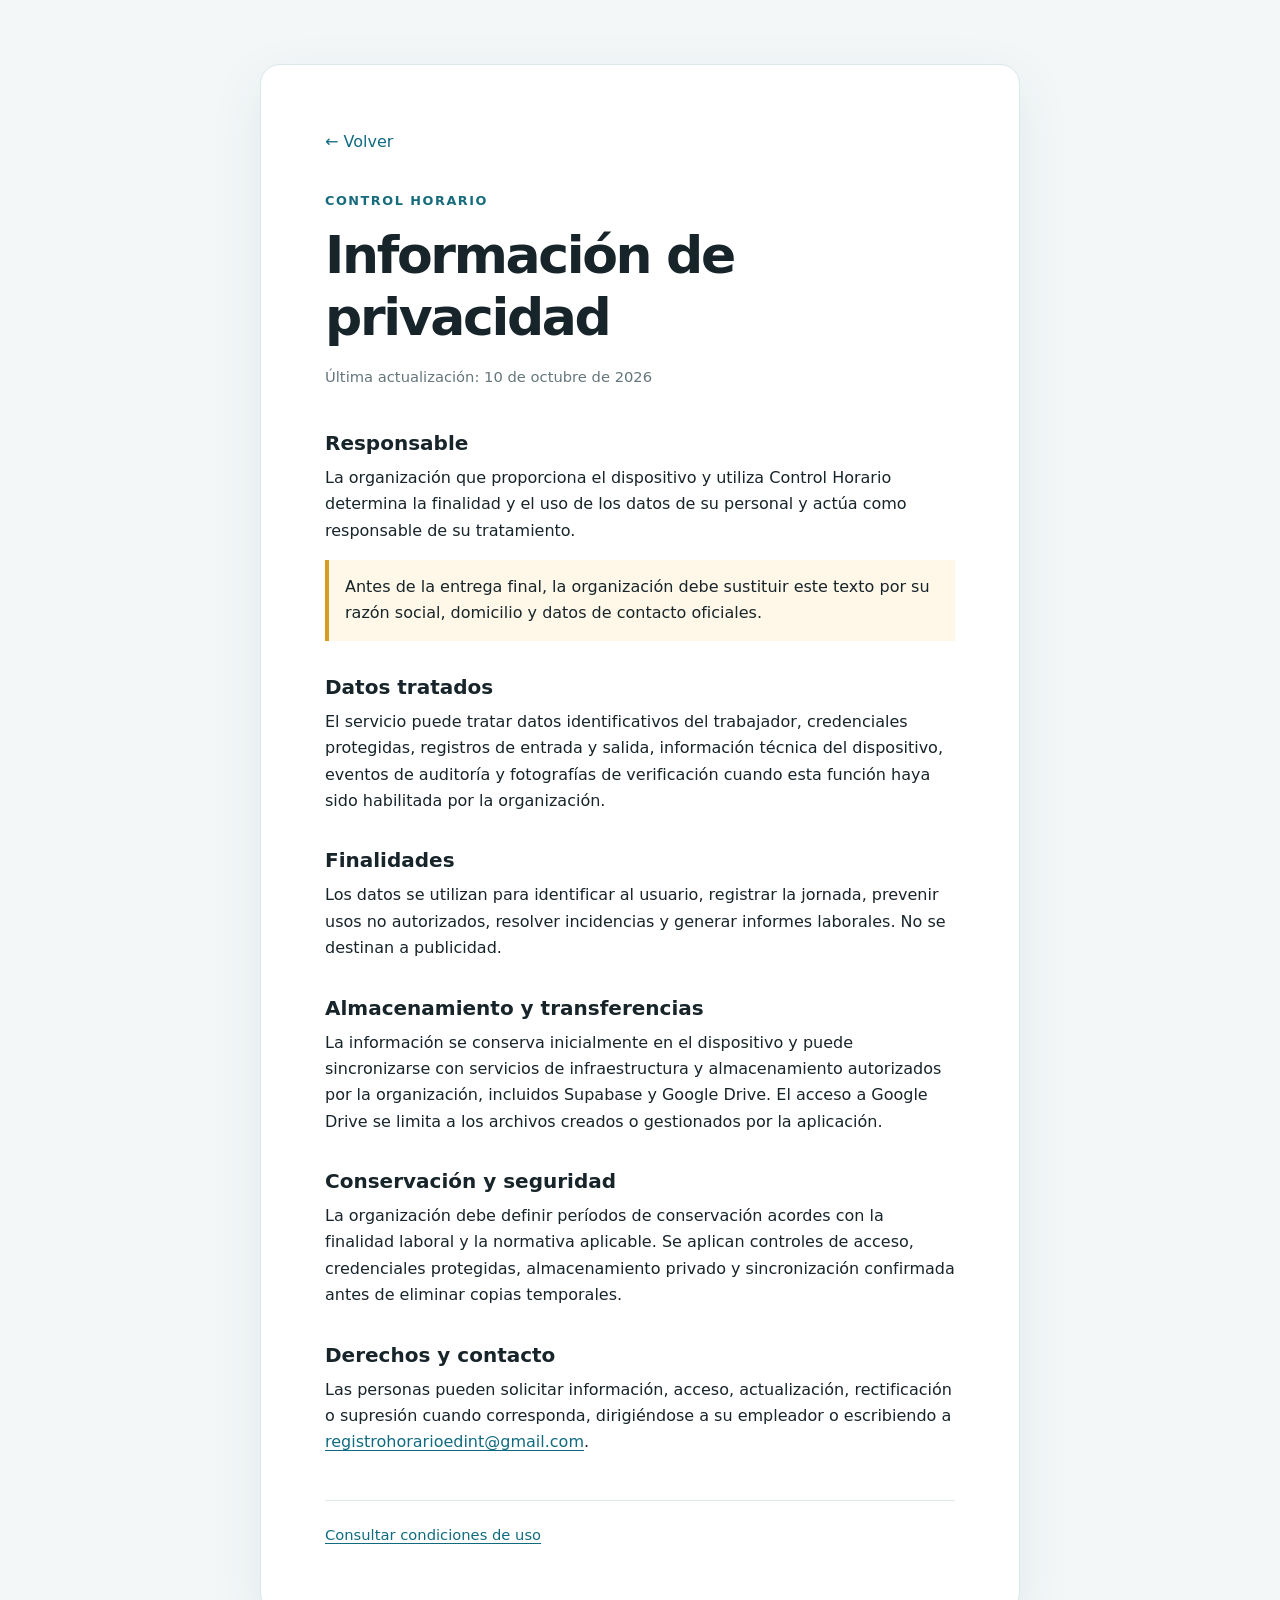
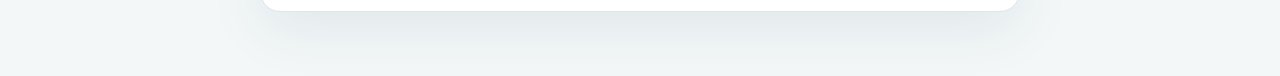
==== privacy.html @ ea2622d4 "docs: publicar informacion legal inicial" ====
<!doctype html>
<html lang="es">
  <head>
    <meta charset="utf-8">
    <meta name="viewport" content="width=device-width, initial-scale=1">
    <meta name="description" content="Información de privacidad de Control Horario.">
    <title>Información de privacidad</title>
    <link rel="stylesheet" href="styles.css">
  </head>
  <body>
    <main class="page legal">
      <a class="back" href="index.html">← Volver</a>
      <header>
        <span class="eyebrow">Control Horario</span>
        <h1>Información de privacidad</h1>
        <p class="updated">Última actualización: 10 de octubre de 2026</p>
      </header>

      <section>
        <h2>Responsable</h2>
        <p>
          La organización que proporciona el dispositivo y utiliza Control
          Horario determina la finalidad y el uso de los datos de su personal
          y actúa como responsable de su tratamiento.
        </p>
        <p class="notice">
          Antes de la entrega final, la organización debe sustituir este texto
          por su razón social, domicilio y datos de contacto oficiales.
        </p>
      </section>

      <section>
        <h2>Datos tratados</h2>
        <p>
          El servicio puede tratar datos identificativos del trabajador,
          credenciales protegidas, registros de entrada y salida, información
          técnica del dispositivo, eventos de auditoría y fotografías de
          verificación cuando esta función haya sido habilitada por la
          organización.
        </p>
      </section>

      <section>
        <h2>Finalidades</h2>
        <p>
          Los datos se utilizan para identificar al usuario, registrar la
          jornada, prevenir usos no autorizados, resolver incidencias y generar
          informes laborales. No se destinan a publicidad.
        </p>
      </section>

      <section>
        <h2>Almacenamiento y transferencias</h2>
        <p>
          La información se conserva inicialmente en el dispositivo y puede
          sincronizarse con servicios de infraestructura y almacenamiento
          autorizados por la organización, incluidos Supabase y Google Drive.
          El acceso a Google Drive se limita a los archivos creados o
          gestionados por la aplicación.
        </p>
      </section>

      <section>
        <h2>Conservación y seguridad</h2>
        <p>
          La organización debe definir períodos de conservación acordes con la
          finalidad laboral y la normativa aplicable. Se aplican controles de
          acceso, credenciales protegidas, almacenamiento privado y
          sincronización confirmada antes de eliminar copias temporales.
        </p>
      </section>

      <section>
        <h2>Derechos y contacto</h2>
        <p>
          Las personas pueden solicitar información, acceso, actualización,
          rectificación o supresión cuando corresponda, dirigiéndose a su
          empleador o escribiendo a
          <a href="mailto:registrohorarioedint@gmail.com">registrohorarioedint@gmail.com</a>.
        </p>
      </section>

      <footer>
        <a href="terms.html">Consultar condiciones de uso</a>
      </footer>
    </main>
  </body>
</html>
---- styles.css ----
:root {
  color-scheme: light;
  font-family: Inter, ui-sans-serif, system-ui, -apple-system, BlinkMacSystemFont,
    "Segoe UI", sans-serif;
  color: #17242a;
  background: #f3f7f8;
  line-height: 1.65;
}

* {
  box-sizing: border-box;
}

body {
  margin: 0;
}

.page {
  width: min(760px, calc(100% - 32px));
  margin: 64px auto;
  padding: clamp(28px, 6vw, 64px);
  background: #ffffff;
  border: 1px solid #dce7e9;
  border-radius: 20px;
  box-shadow: 0 18px 55px rgb(24 69 79 / 8%);
}

header {
  margin-bottom: 42px;
}

.eyebrow {
  color: #166b7d;
  font-size: 0.8rem;
  font-weight: 750;
  letter-spacing: 0.12em;
  text-transform: uppercase;
}

h1,
h2 {
  line-height: 1.2;
}

h1 {
  margin: 10px 0 16px;
  font-size: clamp(2.2rem, 7vw, 4rem);
  letter-spacing: -0.045em;
}

h2 {
  margin: 0 0 10px;
  font-size: 1.25rem;
}

p {
  margin: 0 0 16px;
}

.lead {
  max-width: 620px;
  color: #485a61;
  font-size: 1.15rem;
}

section {
  margin: 34px 0;
}

nav {
  display: grid;
  gap: 12px;
  margin: 40px 0;
}

a {
  color: #116b80;
  text-underline-offset: 3px;
}

nav a {
  padding: 16px 18px;
  border: 1px solid #bdd6dc;
  border-radius: 12px;
  font-weight: 700;
  text-decoration: none;
}

nav a:hover,
nav a:focus-visible {
  background: #eaf4f6;
}

.back {
  display: inline-block;
  margin-bottom: 32px;
  text-decoration: none;
}

.legal h1 {
  font-size: clamp(2rem, 6vw, 3.25rem);
}

.updated,
footer {
  color: #64767c;
  font-size: 0.92rem;
}

.notice {
  padding: 14px 16px;
  border-left: 4px solid #d69c24;
  background: #fff8e8;
}

footer {
  margin-top: 44px;
  padding-top: 22px;
  border-top: 1px solid #dce7e9;
}

@media (max-width: 520px) {
  .page {
    width: 100%;
    min-height: 100vh;
    margin: 0;
    border: 0;
    border-radius: 0;
    box-shadow: none;
  }
}
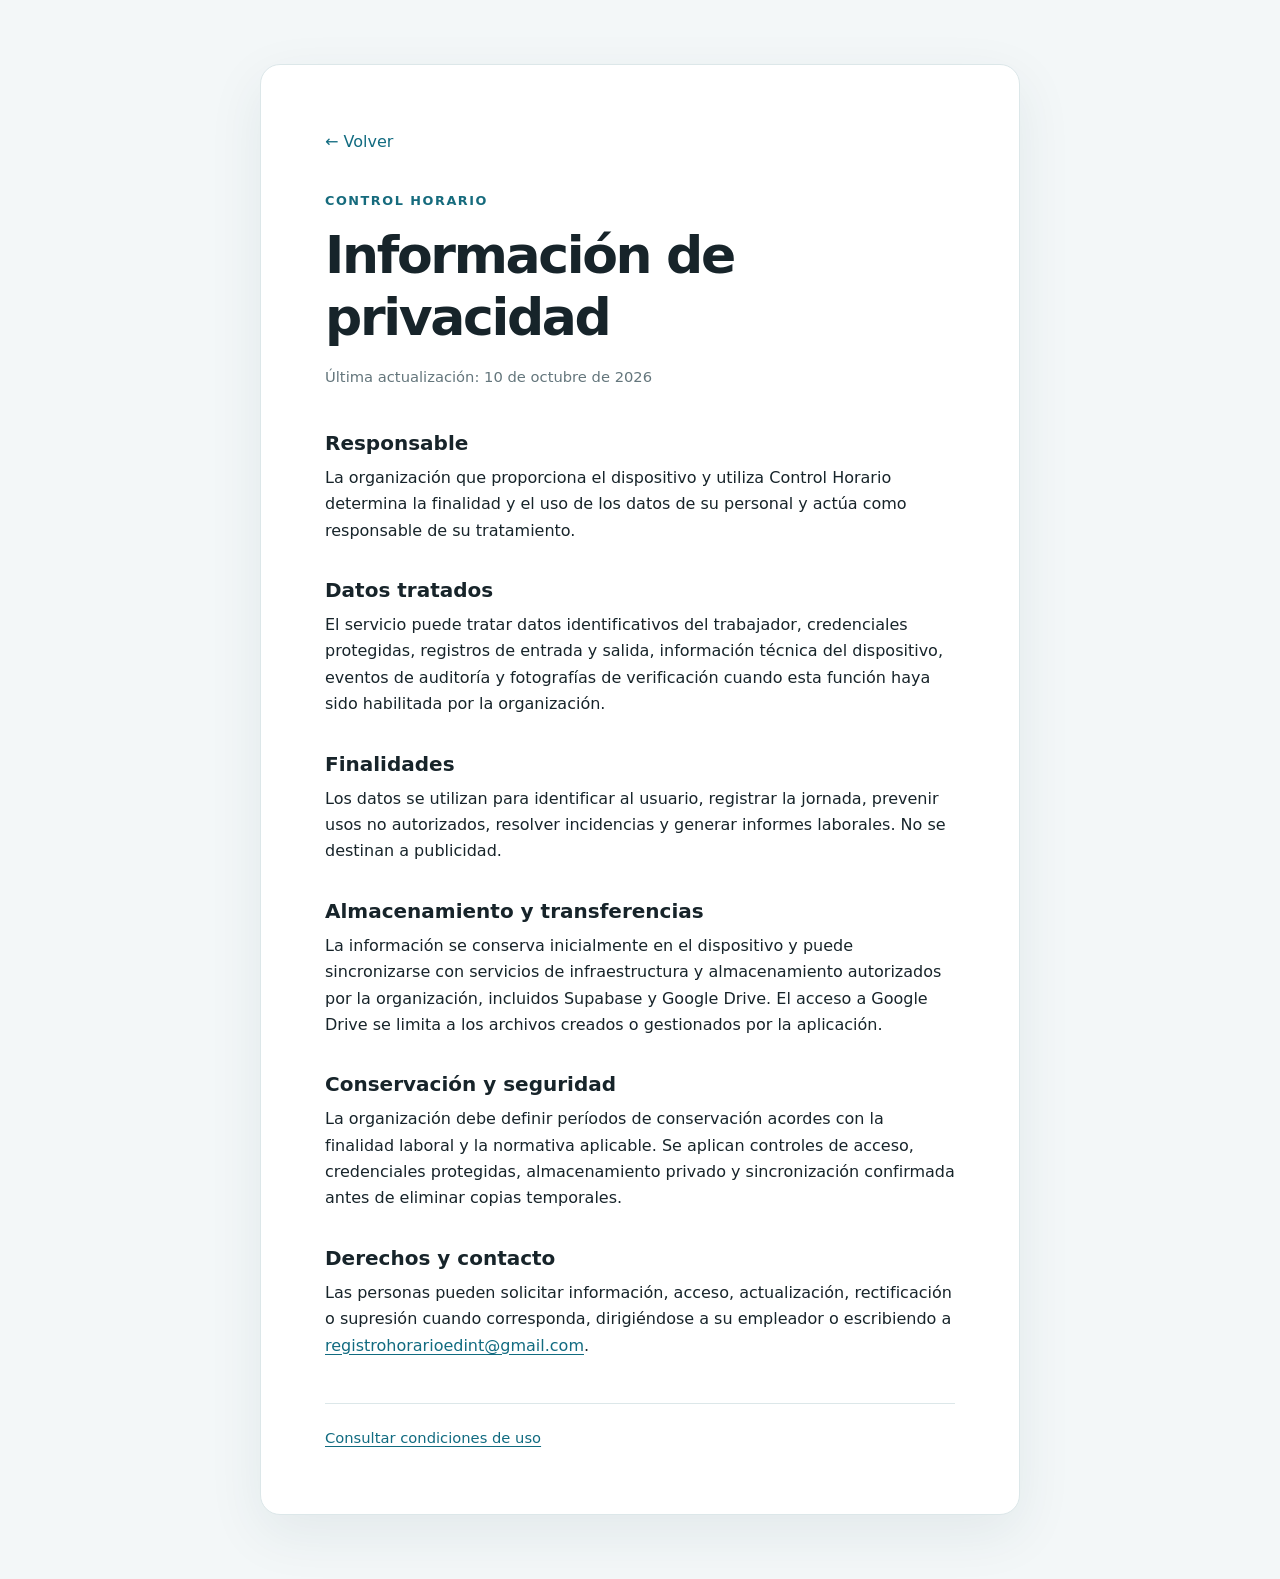
==== commit aa4f31f4: "docs: mantener recordatorio legal fuera del sitio" ====
--- a/privacy.html
+++ b/privacy.html
@@ -22,10 +22,6 @@
           La organización que proporciona el dispositivo y utiliza Control
           Horario determina la finalidad y el uso de los datos de su personal
           y actúa como responsable de su tratamiento.
-        </p>
-        <p class="notice">
-          Antes de la entrega final, la organización debe sustituir este texto
-          por su razón social, domicilio y datos de contacto oficiales.
         </p>
       </section>
 
--- a/styles.css
+++ b/styles.css
@@ -107,12 +107,6 @@
   font-size: 0.92rem;
 }
 
-.notice {
-  padding: 14px 16px;
-  border-left: 4px solid #d69c24;
-  background: #fff8e8;
-}
-
 footer {
   margin-top: 44px;
   padding-top: 22px;
